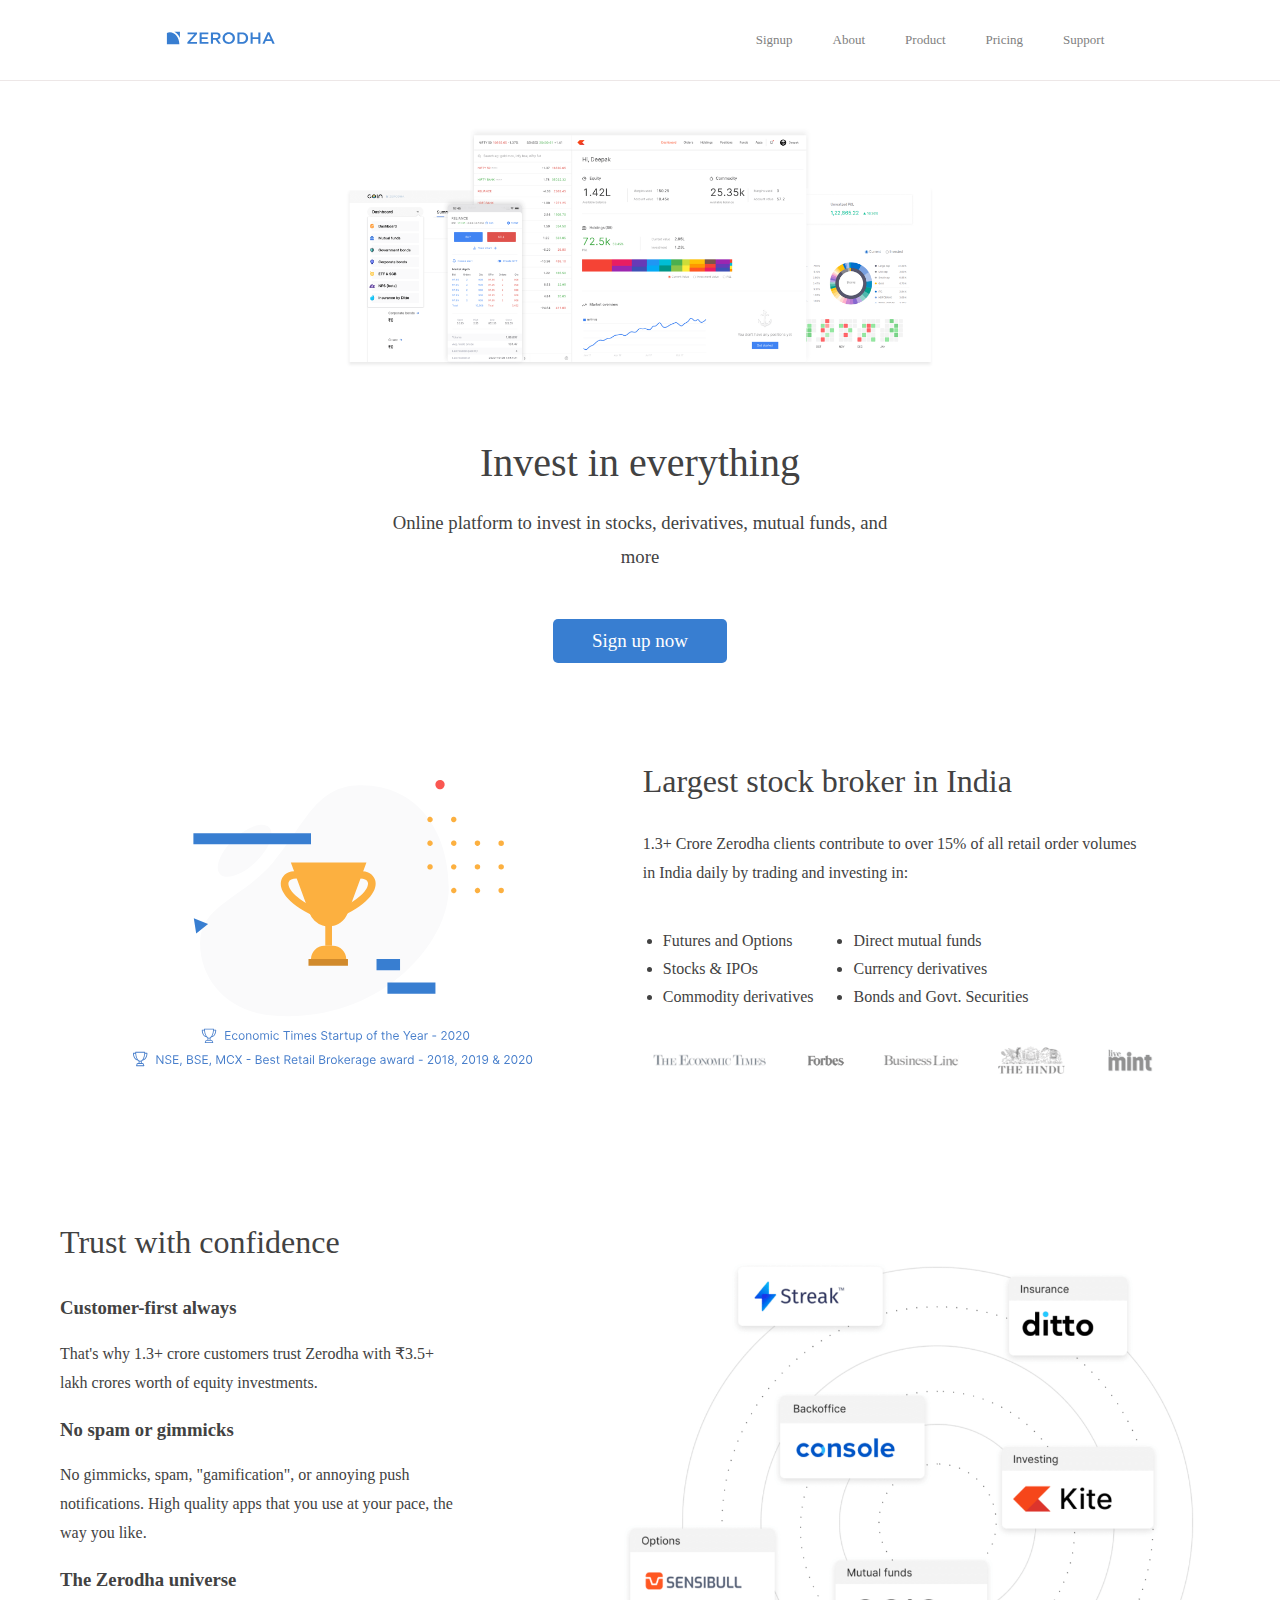
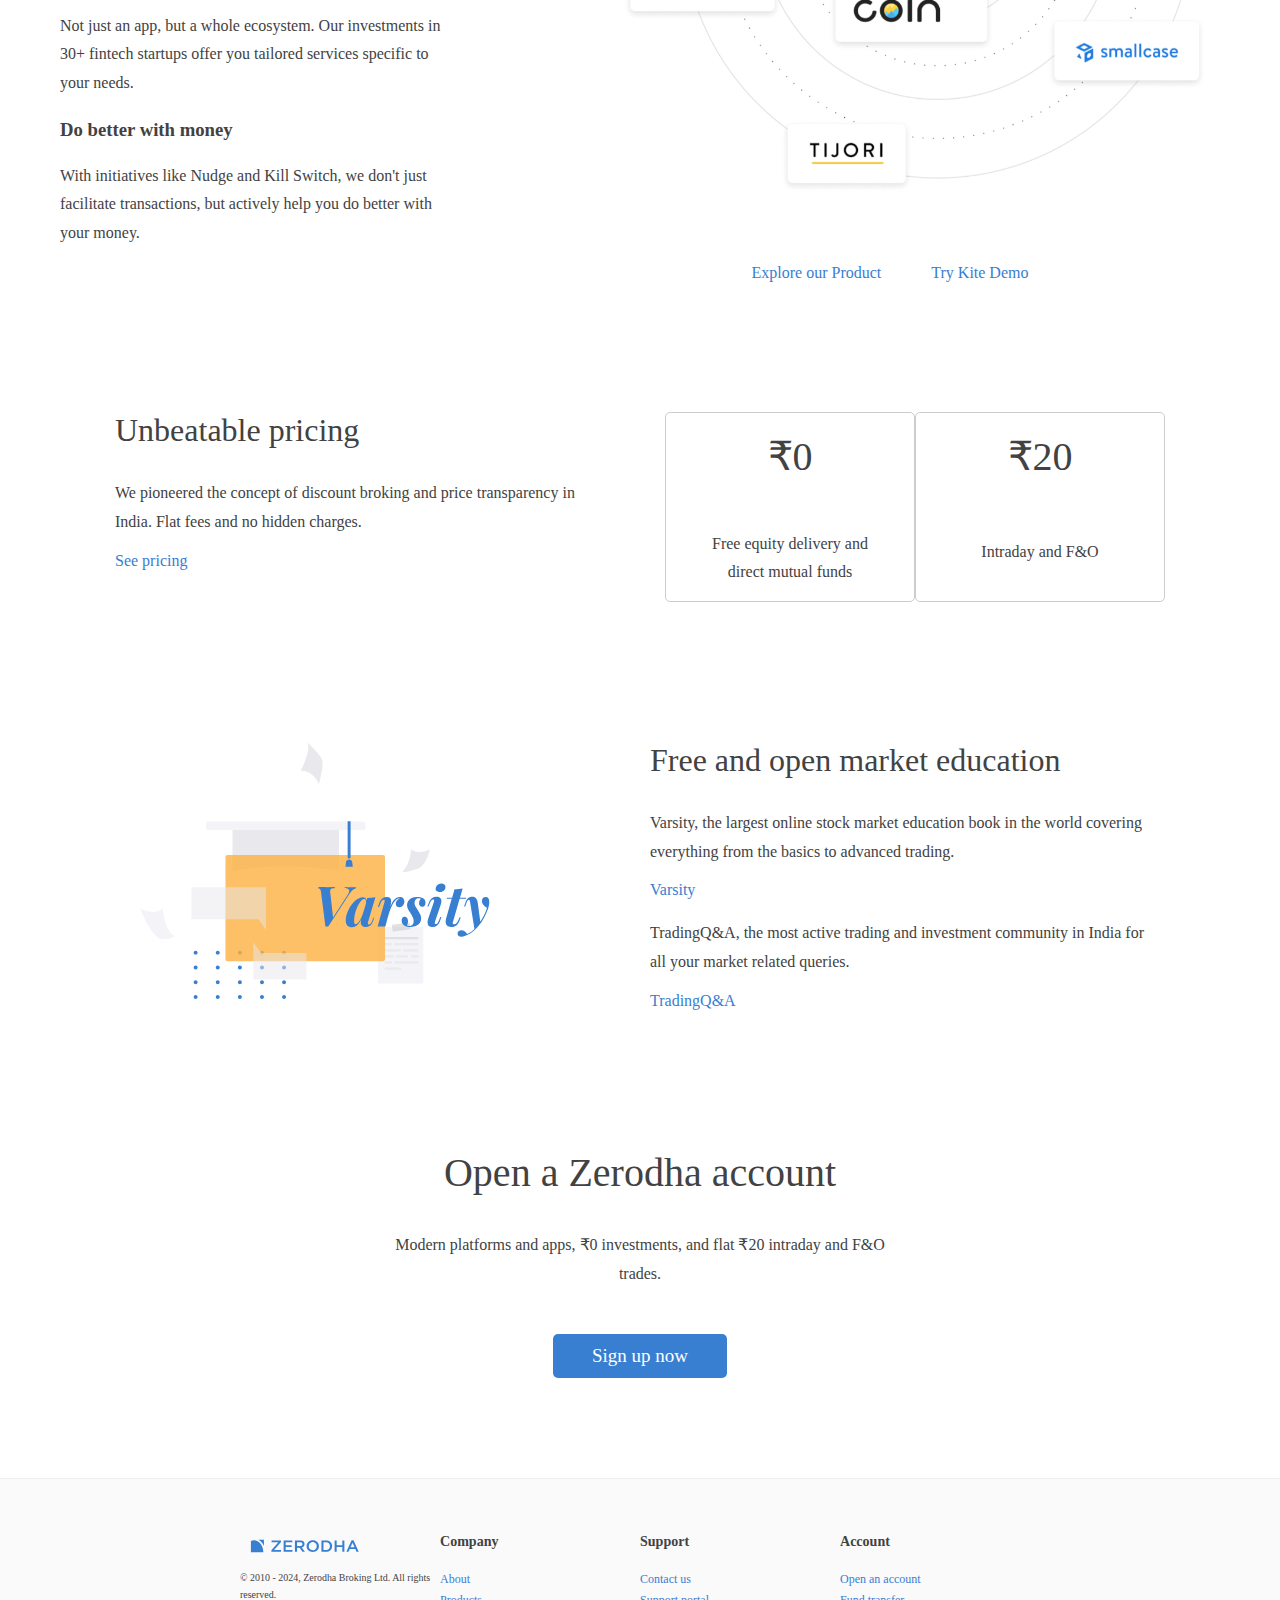
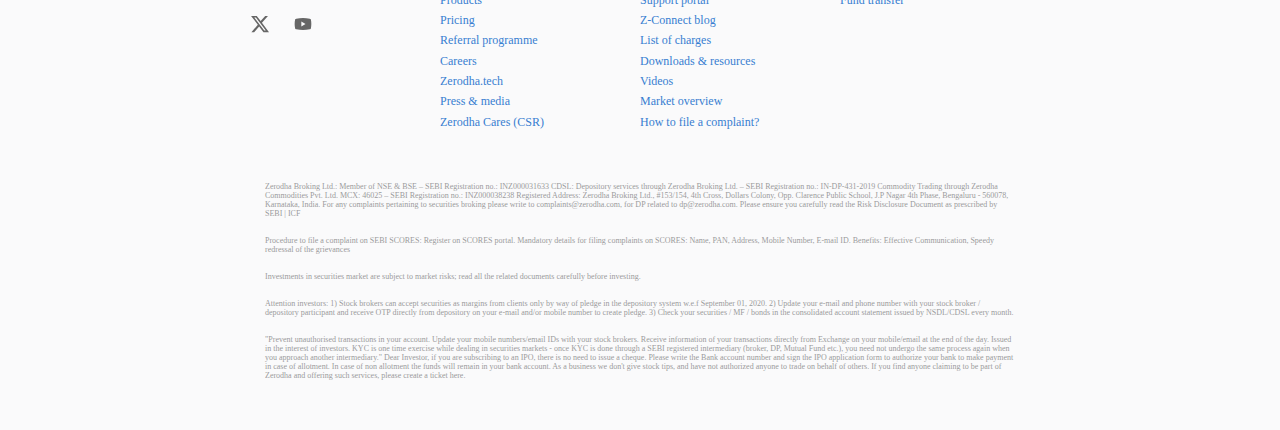
==== index.html @ bd9e03c9 "First commit" ====
<!DOCTYPE html>
<html lang="en">

<head>
    <meta charset="UTF-8">
    <meta name="viewport" content="width=device-width, initial-scale=1.0">
    <title>ZerodhaClone</title>
    <link rel="stylesheet type=" text/css" href="style.css">
</head>

<body>
    <div class="main">
        <nav class="navbar">
            <div class="container">
                <div class="logo">
                    <img src="/images/logo.svg">
                </div>
                <ul class="items">
                    <li class="item">Signup</li>
                    <li class="item">About</li>
                    <li class="item">Product</li>
                    <li class="item">Pricing</li>
                    <li class="item">Support</li>
                </ul>
            </div>
        </nav>

        <img class="mainimage" src="/images/landing.png">

        <div class="maincontent">
            <h1>Invest in everything</h1>
            <h3 class="online">Online platform to invest in stocks, derivatives, mutual funds, and more</h3>
            <button type="button">Sign up now</button>
        </div>

        <div class="secondcontainer">
            <img class="trophyimage" src="/images/largest-broker.svg">
            <div class="rightcontent">
                <h2>Largest stock broker in India</h2>
                <h4>1.3+ Crore Zerodha clients contribute to over 15% of all retail order volumes in India daily by
                    trading and investing in:</h4>
                <div class="featureshere">
                    <ol class="features1">
                        <li class="details">Futures and Options</li>
                        <li class="details">Stocks & IPOs</li>
                        <li class="details">Commodity derivatives</li>
                    </ol>
                    <ol class="features2">
                        <li class="details">Direct mutual funds</li>
                        <li class="details">Currency derivatives</li>
                        <li class="details">Bonds and Govt. Securities</li>
                    </ol>
                </div>
                <img class="awardimage" src="/images/press-logos.png">
            </div>
        </div>

        <div class="thirdcontainer">
            <div class="leftsidecontent">
                <h2>Trust with confidence</h2>
                <div class="cfa">
                    <h3>Customer-first always</h3>
                    <h4 class="gimmick">That's why 1.3+ crore customers trust Zerodha with ₹3.5+ lakh crores worth of
                        equity
                        investments.</h4>
                </div>
                <div class="cfa">
                    <h3>No spam or gimmicks</h3>
                    <h4 class="gimmick">No gimmicks, spam, "gamification", or annoying push notifications. High quality
                        apps that you
                        use at your pace, the way you like.</h4>
                </div>
                <div class="cfa">
                    <h3>The Zerodha universe</h3>
                    <h4 class="gimmick">Not just an app, but a whole ecosystem. Our investments in 30+ fintech startups
                        offer you
                        tailored services specific to your needs.</h4>
                </div>
                <div class="cfa">
                    <h3>Do better with money</h3>
                    <h4 class="gimmick">With initiatives like Nudge and Kill Switch, we don't just facilitate
                        transactions, but actively help you do better with your money.</h4>
                </div>
            </div>
            <div class="rightlinks">
                <img class="ecosystum" src="/images/ecosystem.png">
                <div class="anchorlinks">
                    <p><a>Explore our Product</a></p>
                    <p><a>Try Kite Demo</a></p>
                </div>
            </div>
        </div>

        <div class="fourthcontainer">
            <div class="unbeatable">
                <h2>Unbeatable pricing</h2>
                <h4>We pioneered the concept of discount broking and price transparency in India. Flat fees and no
                    hidden charges.
                </h4>
                <p>See pricing</p>
            </div>

            <div class="pricing">
                <h1 class="zerorupees">₹0</h1>
                <h4 class="freeequity">Free equity delivery and direct mutual funds</h4>
            </div>
            <div class="pricing">
                <h1 class="twentyrupees">₹20</h1>
                <h4 class="freeequity">Intraday and F&O</h4>
            </div>
        </div>

        <div class="fifthcontainer">
            <img class="varsity" src="/images/index-education.svg">

            <div class="varsityright">
                <h2>Free and open market education</h2>
                <h4>Varsity, the largest online stock market education book in the world covering everything from the
                    basics to advanced trading.</h4>
                <p class="varsity">Varsity</p>
                <h4>TradingQ&A, the most active trading and investment community in India for all your market related
                    queries.</h4>
                <p class="TradingQ">TradingQ&A</p>
            </div>
        </div>

        <div class="sixthcontainer">
            <h1>Open a Zerodha account</h1>
            <h4 class="Modern">Modern platforms and apps, ₹0 investments, and flat ₹20 intraday and F&O trades.</h4>
            <button type="button">Sign up now</button>
        </div>

        <div class="footer">
            <div class="finalfooter">
                <div class="footertop">
                    <div class="column">
                        <div class="info">
                            <img class="footerlogo" src="/images/logo.svg">
                            <h5 class="trademark">© 2010 - 2024, Zerodha Broking Ltd. All rights reserved.</h5>
                            <img class="twitter" src="/images/x-twitter.svg">
                            <img class="youtube" src="/images/youtube.svg">
                        </div>
                    </div>
                    <div class="column">
                        <h3>Company</h3>
                        <p class="footerelem">About</p>
                        <p class="footerelem">Products</p>
                        <p class="footerelem">Pricing</p>
                        <p class="footerelem">Referral programme</p>
                        <p class="footerelem">Careers</p>
                        <p class="footerelem">Zerodha.tech</p>
                        <p class="footerelem">Press & media</p>
                        <p class="footerelem">Zerodha Cares (CSR)</p>
                    </div>
                    <div class="column">
                        <h3>Support</h3>
                        <p class="footerelem">Contact us</p>
                        <p class="footerelem">Support portal</p>
                        <p class="footerelem">Z-Connect blog</p>
                        <p class="footerelem">List of charges
                        </p>
                        <p class="footerelem">Downloads & resources</p>
                        <p class="footerelem">Videos</p>
                        <p class="footerelem">Market overview</p>
                        <p class="footerelem">How to file a complaint?</p>
                    </div>
                    <div class="column">
                        <h3>Account</h3>
                        <p class="footerelem">Open an account</p>
                        <p class="footerelem">Fund transfer</p>
                    </div>
                </div>
            </div>

            <div class="footerbottom">
                <p class="informationfooter">Zerodha Broking Ltd.: Member of NSE​ &amp;​ BSE – SEBI Registration no.:
                    INZ000031633 CDSL:
                    Depository services through Zerodha Broking Ltd. – SEBI Registration no.: IN-DP-431-2019
                    Commodity Trading through Zerodha Commodities Pvt. Ltd. MCX: 46025 – SEBI Registration no.:
                    INZ000038238 Registered Address: Zerodha Broking Ltd., #153/154, 4th Cross, Dollars Colony, Opp.
                    Clarence Public School, J.P Nagar 4th Phase, Bengaluru - 560078, Karnataka, India. For any
                    complaints pertaining to securities broking please write to complaints@zerodha.com, for DP
                    related to dp@zerodha.com. Please ensure you carefully read the Risk Disclosure Document as
                    prescribed by SEBI | ICF</p>

                <br>

                <p class="informationfooter">
                    Procedure to file a complaint on SEBI SCORES: Register on SCORES portal. Mandatory details for
                    filing complaints on SCORES: Name, PAN, Address, Mobile Number, E-mail ID. Benefits: Effective
                    Communication, Speedy redressal of the grievances

                </p>

                <br>

                <p class="informationfooter">Investments in securities market are subject to market risks; read all the
                    related documents carefully before investing.</p>

                <br>

                <p class="informationfooter">Attention investors: 1) Stock brokers can accept securities as margins from
                    clients only by way of pledge in the depository system w.e.f September 01, 2020. 2) Update your
                    e-mail and phone number with your stock broker / depository participant and receive OTP directly
                    from depository on your e-mail and/or mobile number to create pledge. 3) Check your securities / MF
                    / bonds in the consolidated account statement issued by NSDL/CDSL every month.</p>

                <br>

                <p class="informationfooter">"Prevent unauthorised transactions in your account. Update your mobile
                    numbers/email IDs with your stock brokers. Receive information of your transactions directly from
                    Exchange on your mobile/email at the end of the day. Issued in the interest of investors. KYC is one
                    time exercise while dealing in securities markets - once KYC is done through a SEBI registered
                    intermediary (broker, DP, Mutual Fund etc.), you need not undergo the same process again when you
                    approach another intermediary." Dear Investor, if you are subscribing to an IPO, there is no need to
                    issue a cheque. Please write the Bank account number and sign the IPO application form to authorize
                    your bank to make payment in case of allotment. In case of non allotment the funds will remain in
                    your bank account. As a business we don't give stock tips, and have not authorized anyone to trade
                    on behalf of others. If you find anyone claiming to be part of Zerodha and offering such services,
                    please create a ticket here.</p>
            </div>

        </div>
    </div>
</body>

</html>
---- style.css ----
* {
    margin: 0;
    padding: 0;
    box-sizing: border-box;
    /* overflow: hidden; */
    font-family: Inter;
}

html,
body {
    width: 100%;
    height: 100%;
}

.main {
    height: 100%;
    width: 100%;
    display: flex;
    flex-direction: column;
    align-items: center;
}

.navbar {
    width: 100%;
    height: 9%;
    display: flex;
    justify-content: center;
    align-items: center;
    gap: 2rem;
    border-bottom: 1px solid #ede7e7;
    position: fixed;
    background-color: #fff;
}

.container {
    display: flex;
    align-items: center;
    justify-content: space-between;
}

img {
    width: 110px;
    margin: 10px;
}

ul {
    display: flex;
    align-items: center;
    padding-left: 450px;
    list-style: none;
}

.item {
    font-size: 13px;
    color: gray;
    padding: 20px;
}

.mainimage {
    width: 50%;
    padding-top: 100px;
}

.maincontent {
    display: flex;
    flex-direction: column;
    align-items: center;
    padding-top: 50px;
}

h1 {
    color: #424242;
    font-weight: 500;
    font-size: 2.5rem;
}

.online {
    color: #424242;
    font-weight: 400;
    padding-top: 20px;
    text-align: center;
}

button {
    width: 174px;
    height: 44px;
    font-size: 19px;
    color: #fff;
    background-color: #387ed1;
    border-style: none;
    border-radius: 5px;
    margin-top: 30px;
}

.secondcontainer {
    display: flex;
    justify-content: center;
    align-items: center;
    width: 60%;
    padding-top: 100px;
    padding-bottom: 100px;
}

.trophyimage {
    width: 400px;
}

.rightcontent {
    display: flex;
    flex-direction: column;
    justify-content: center;
    width: 80%;
    padding-left: 100px;
}

h2 {
    font-size: 2rem;
    font-weight: 500;
    color: #424242;
    display: block;
    padding-bottom: 30px;
    text-align: left;
}

h3 {
    width: 500px;
    line-height: 1.8;
    margin-bottom: 15px;
    color: #424242;
    font-weight: 550;
    display: block;
}

h4 {
    width: 500px;
    line-height: 1.8;
    margin-bottom: 15px;
    color: #424242;
    font-weight: 400;
    display: block;
}

.features1,
.features2 {
    display: flex;
    flex-direction: column;
    list-style: disc;
    justify-content: flex-start;
    padding: 20px;
    color: #424242;
    font-weight: 400;
}

.features1 {
    padding-left: 20px;
}

.awardimage {
    width: 500px;
}

.featureshere {
    display: flex;
    padding-bottom: 10px;
    /* padding: 20px; */
}

.details {
    margin-top: 10px;
}

.thirdcontainer {
    display: flex;
    justify-content: center;
    padding-top: 40px;
}

.leftsidecontent {
    margin-right: 50px;
}

.ecosystum {
    width: 590px;
    height: 580px;
    margin-bottom: 50px;
}

.gimmick {
    width: 400px;
}

.rightlinks {
    display: flex;
    flex-direction: column;
    justify-content: center;
    align-items: center;
}

.anchorlinks {
    display: flex;

}

p {
    color: #387ed1;
    text-decoration: none;
    font-weight: 500;
    margin-right: 50px;
}

.fourthcontainer {
    display: flex;
    margin-top: 130px;
}

.unbeatable {
    display: flex;
    flex-direction: column;
    margin-right: 50px;
}

.pricing {
    width: 250px;
    height: 190px;
    background-color: #fff;
    border: 1px solid #ccc;
    border-radius: 5px;
    display: flex;
    flex-direction: column;
    justify-content: center;
    align-items: center;
}

.freeequity {
    width: 190px;
    text-align: center;
    margin-top: 50px;
}

.zerorupees {
    margin-top: 20px;
    font-weight: 500;
}

.twentyrupees {
    margin-bottom: 8px;
}

.varsity {
    width: 400px;
    padding-right: 50px;
}

.fifthcontainer {
    display: flex;
    justify-content: center;
    align-items: center;
    margin-top: 130px;
}

.varsity {
    margin-bottom: 20px;
}

.varsityright {
    padding-left: 100px;
}

.sixthcontainer {
    margin-top: 130px;
    display: flex;
    flex-direction: column;
    align-items: center;
}

.Modern {
    text-align: center;
    margin-top: 35px;
    display: inline;
}

.footer {
    width: 100%;
    background-color: #fafafb;
    border-top: 1px solid #eee;
    color: #424242;
    margin-bottom: 10px;
    margin-top: 100px;
}

.twitter,
.youtube {
    width: 20px;
}

.trademark {
    font-weight: 400;
}

/* .footerlogo {
    padding-right: 20px;
} */

.footertop {
    display: flex;
    justify-content: center;
    width: 1000px;
}

.column{
    width: 20%;
    line-height: 1.7;
    font-weight: 300;
    font-size: 12px;
    /* padding-right: 10px; */
    padding-top: 50px;
}

.informationfooter{
    display: block;
    font-size: 8px;
    width: 800px;
    color: #9b9b9b;
    padding-left: 50px;
}

.footerbottom{
    display: flex;
    flex-direction: column;
    justify-content: center;
    align-items: center;
    margin-top: 50px;
    margin-bottom: 50px;
}

.finalfooter{
    display: flex;
    justify-content: center;
}
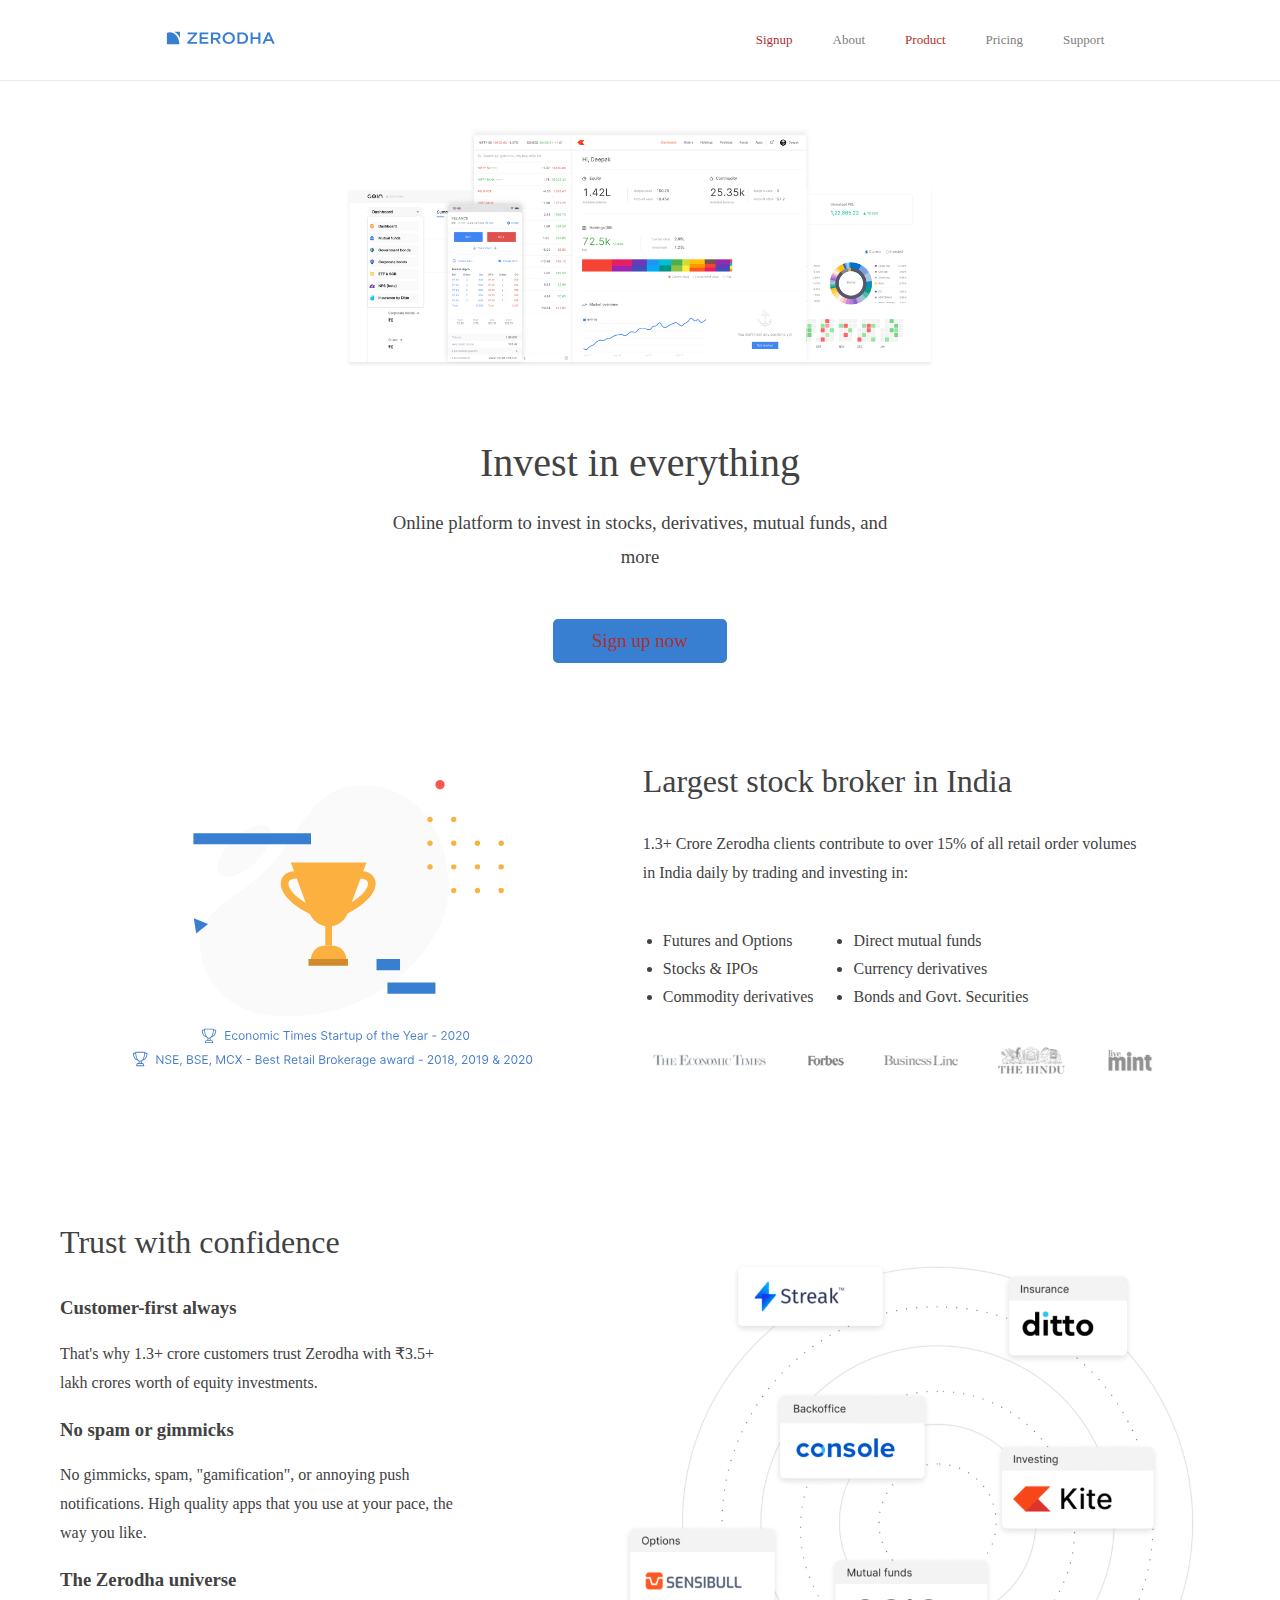
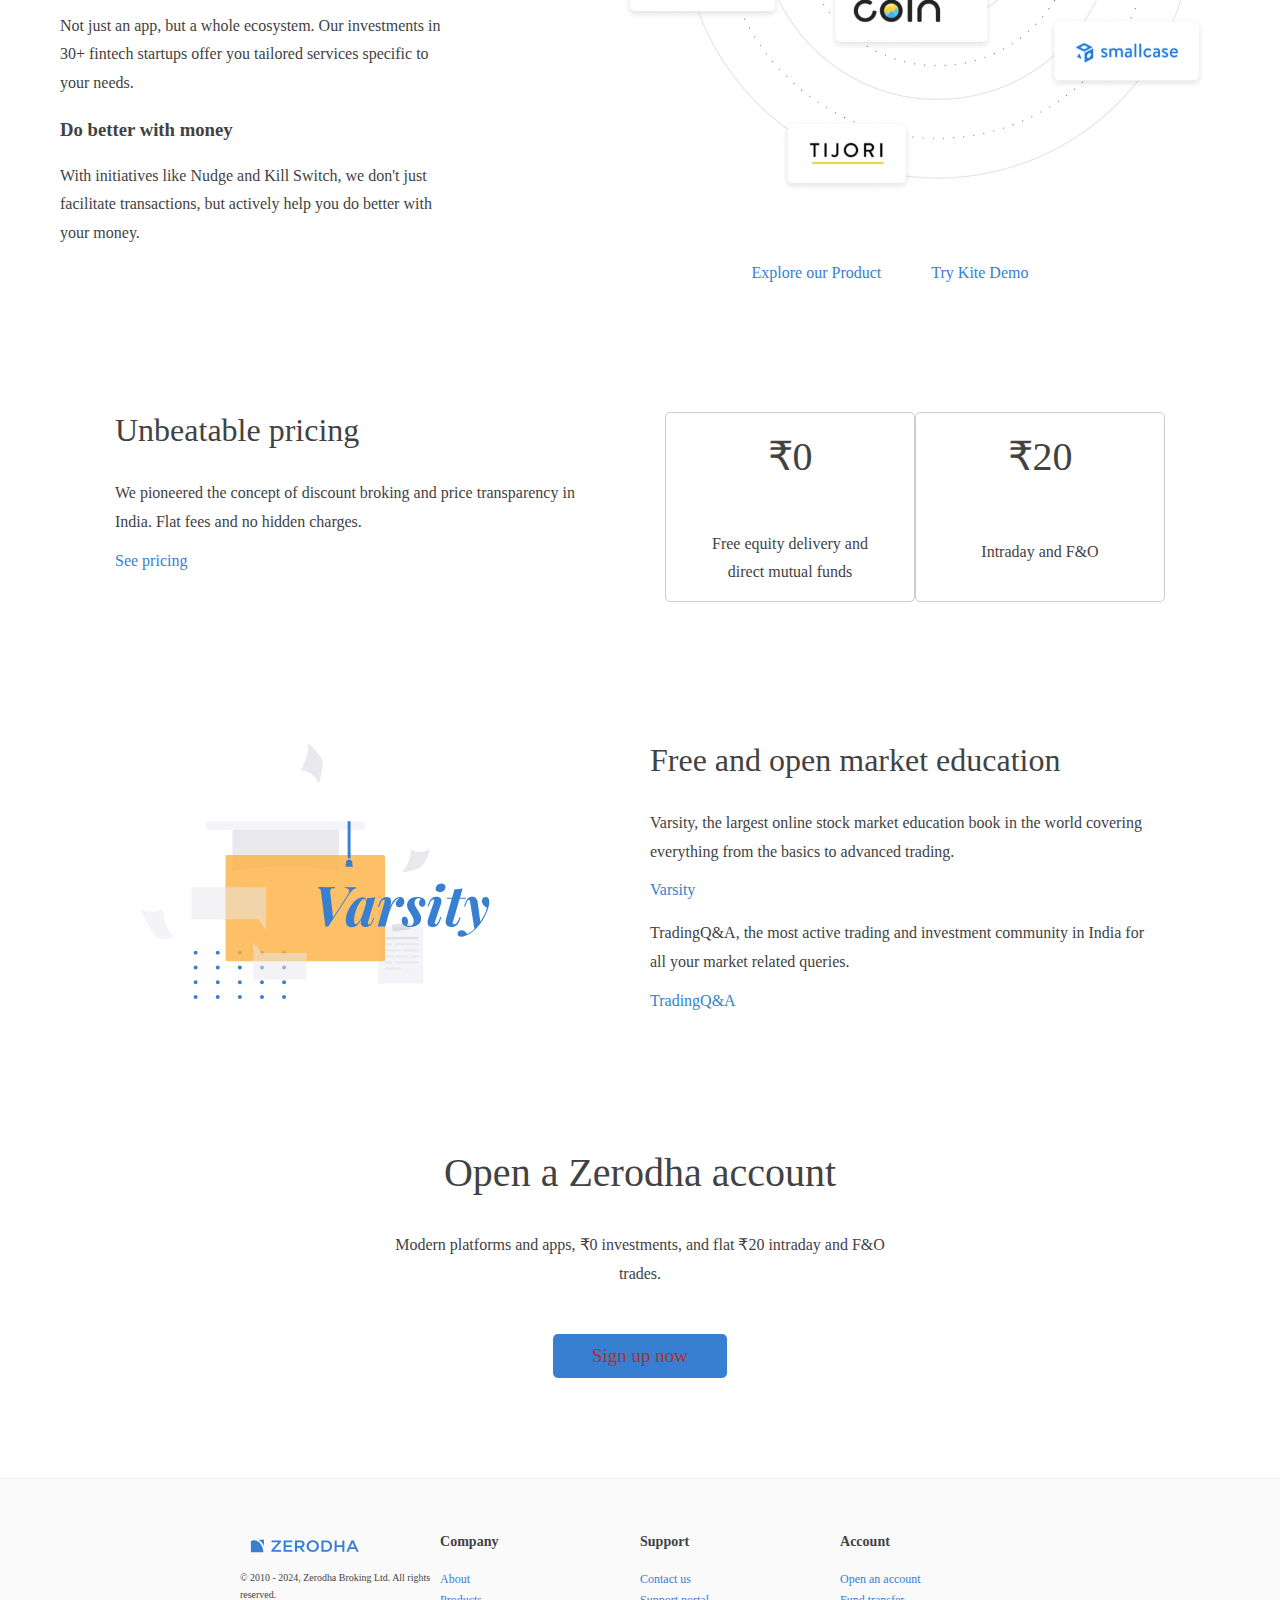
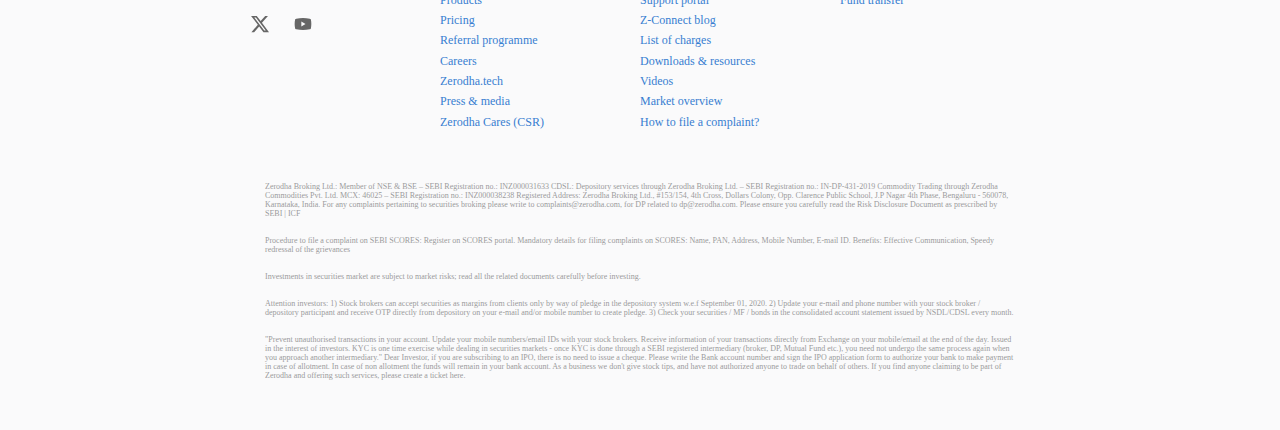
==== commit 466f373d: "Product Page added" ====
--- a/index.html
+++ b/index.html
@@ -13,12 +13,12 @@
         <nav class="navbar">
             <div class="container">
                 <div class="logo">
-                    <img src="/images/logo.svg">
+                    <a href="index.html"><img src="/images/logo.svg"></a>
                 </div>
                 <ul class="items">
-                    <li class="item">Signup</li>
+                    <li class="item"><a href="/signupPageTwo.html"> Signup </a></li>
                     <li class="item">About</li>
-                    <li class="item">Product</li>
+                    <li class="item"><a href="/product.html"> Product </a></li>
                     <li class="item">Pricing</li>
                     <li class="item">Support</li>
                 </ul>
@@ -30,7 +30,7 @@
         <div class="maincontent">
             <h1>Invest in everything</h1>
             <h3 class="online">Online platform to invest in stocks, derivatives, mutual funds, and more</h3>
-            <button type="button">Sign up now</button>
+            <button type="button"><a href="/signupPageOne.html"> Sign up now</a></button>
         </div>
 
         <div class="secondcontainer">
@@ -127,7 +127,7 @@
         <div class="sixthcontainer">
             <h1>Open a Zerodha account</h1>
             <h4 class="Modern">Modern platforms and apps, ₹0 investments, and flat ₹20 intraday and F&O trades.</h4>
-            <button type="button">Sign up now</button>
+            <button type="button"><a href="/signupPageOne.html"> Sign up now</a></button>
         </div>
 
         <div class="footer">
--- a/style.css
+++ b/style.css
@@ -92,6 +92,11 @@
     margin-top: 30px;
 }
 
+button:hover {
+    background-color: #1b3b63;
+    cursor: pointer;
+}
+
 .secondcontainer {
     display: flex;
     justify-content: center;
@@ -307,7 +312,7 @@
     width: 1000px;
 }
 
-.column{
+.column {
     width: 20%;
     line-height: 1.7;
     font-weight: 300;
@@ -316,7 +321,7 @@
     padding-top: 50px;
 }
 
-.informationfooter{
+.informationfooter {
     display: block;
     font-size: 8px;
     width: 800px;
@@ -324,7 +329,7 @@
     padding-left: 50px;
 }
 
-.footerbottom{
+.footerbottom {
     display: flex;
     flex-direction: column;
     justify-content: center;
@@ -333,7 +338,107 @@
     margin-bottom: 50px;
 }
 
-.finalfooter{
-    display: flex;
-    justify-content: center;
+.finalfooter {
+    display: flex;
+    justify-content: center;
+}
+
+a:link {
+    color: rgb(174, 48, 48);
+    background-color: transparent;
+    text-decoration: none;
+}
+
+a:visited {
+    color: rgb(136, 158, 157);
+    background-color: transparent;
+    text-decoration: none;
+}
+
+a:hover {
+    color: rgb(151, 110, 161);
+    background-color: transparent;
+    text-decoration: none;
+}
+
+a:active {
+    color: rgb(255, 255, 255);
+    background-color: transparent;
+    text-decoration: underline;
+}
+
+.maincontainer {
+    width: 100%;
+    height: 100%;
+}
+
+.signuppage {
+    display: flex;
+    width: 1000px;
+    margin-top: 50px;
+}
+
+
+.signupinfo {
+    display: flex;
+    flex-direction: column;
+}
+
+.inputbox {
+    display: flex;
+    width: 344px;
+}
+
+.smallboxes {
+    height: 50px;
+    width: 50px;
+    border: 1px solid #d1d1d1;
+    color: #9b9b9b;
+    font-size: 1em;
+    background-color: #fff;
+    border-radius: 2px;
+
+}
+
+.bigboxes {
+    height: 50px;
+    width: 300px;
+    /* border: 1px solid #ccc; */
+    font-size: 1.1em;
+    color: #9b9b9b;
+    background-color: #fff;
+    border: 1px solid #d1d1d1;
+    border-radius: 2px;
+}
+
+.kitecontainer,.consolecontainer,.coincontainer,.kiteconnectcontainer,.varsitycontainer{
+    display: flex;
+    margin-top: 120px;
+}
+
+.kitecontainerright,.coincontainerright,.varsitycontainerright{
+    margin-left:100px;
+    margin-top: 50px;
+}
+
+.trydemo{
+    display: flex;
+    margin-bottom: 15px;
+}
+
+.consolecontainerleft,.kiteconnectcontainerleft{
+    margin-top: 170px;
+    margin-right: 100px;
+}
+
+.zerodhauniverse{
+    display: flex;
+    flex-direction: column;
+    justify-content: center;
+    align-items: center;
+}
+
+hr{
+    border-color: #f1f1f1;
+    opacity: 20%;
 }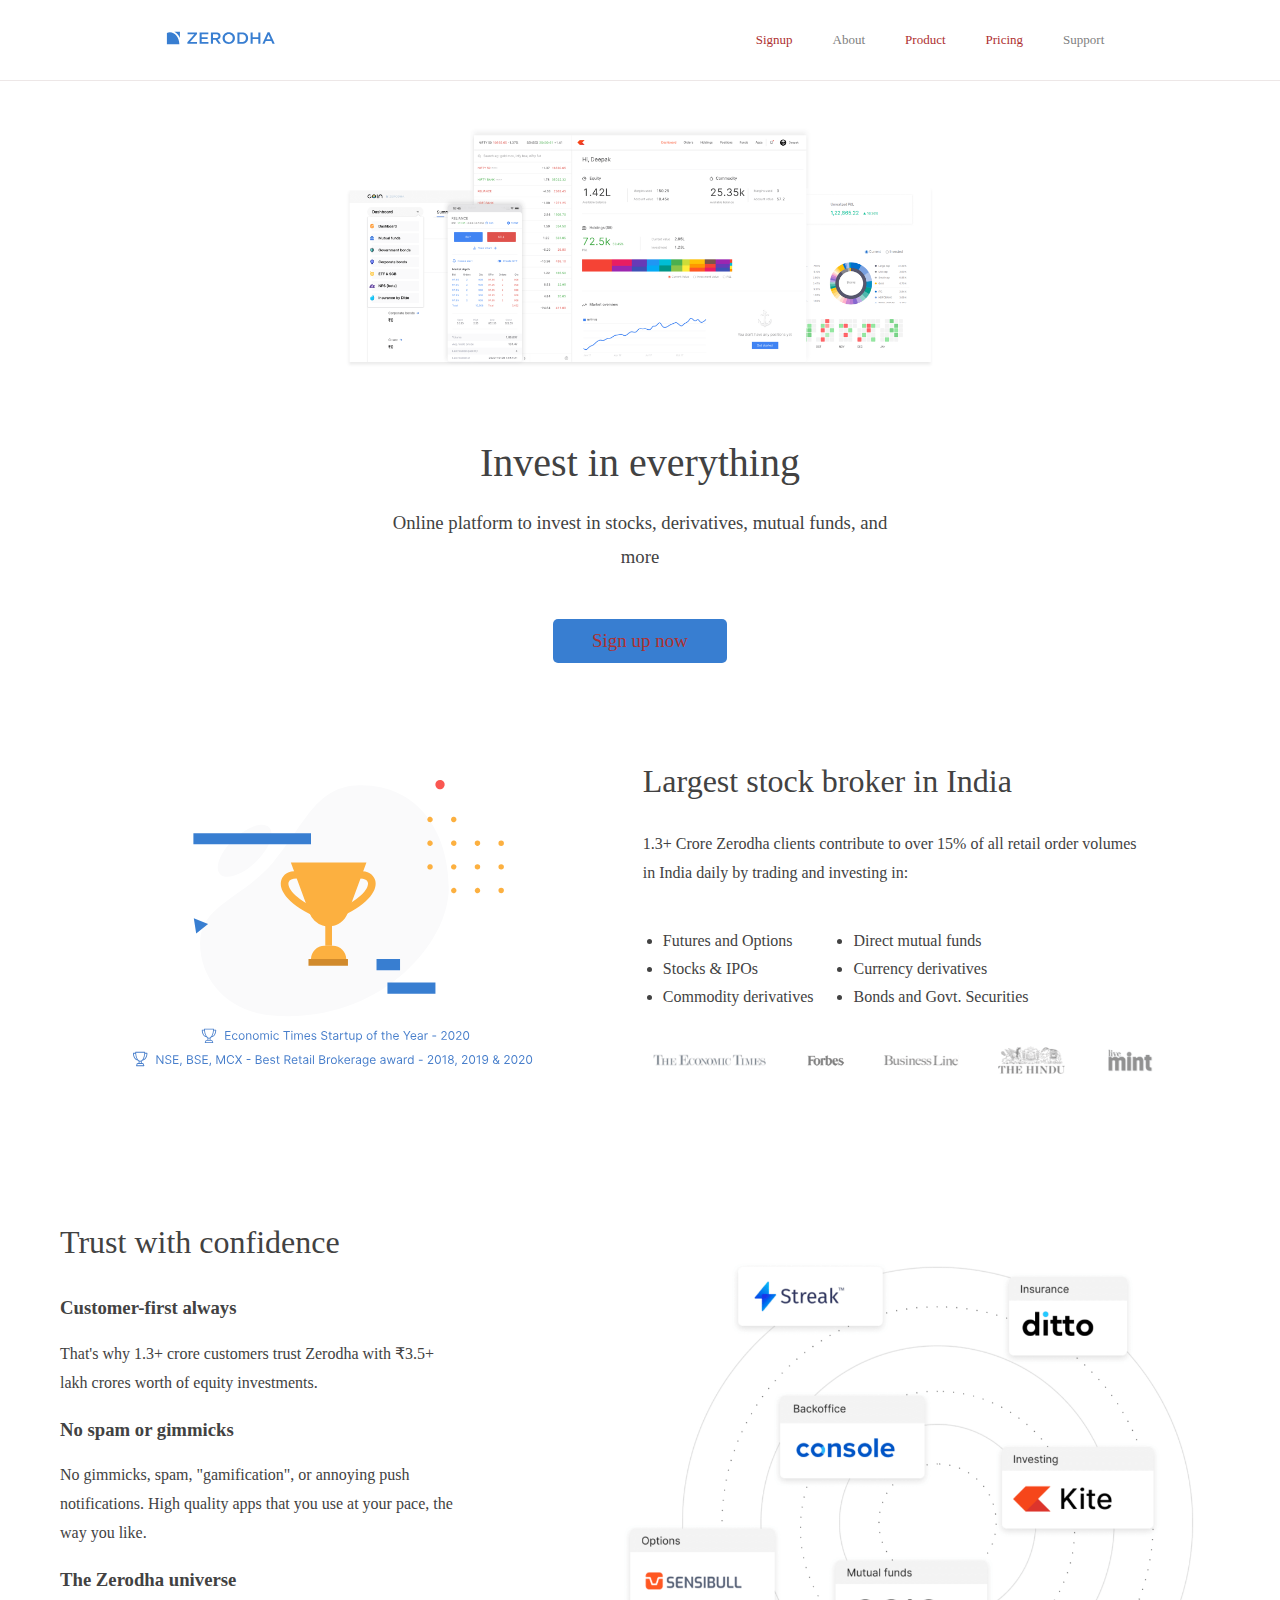
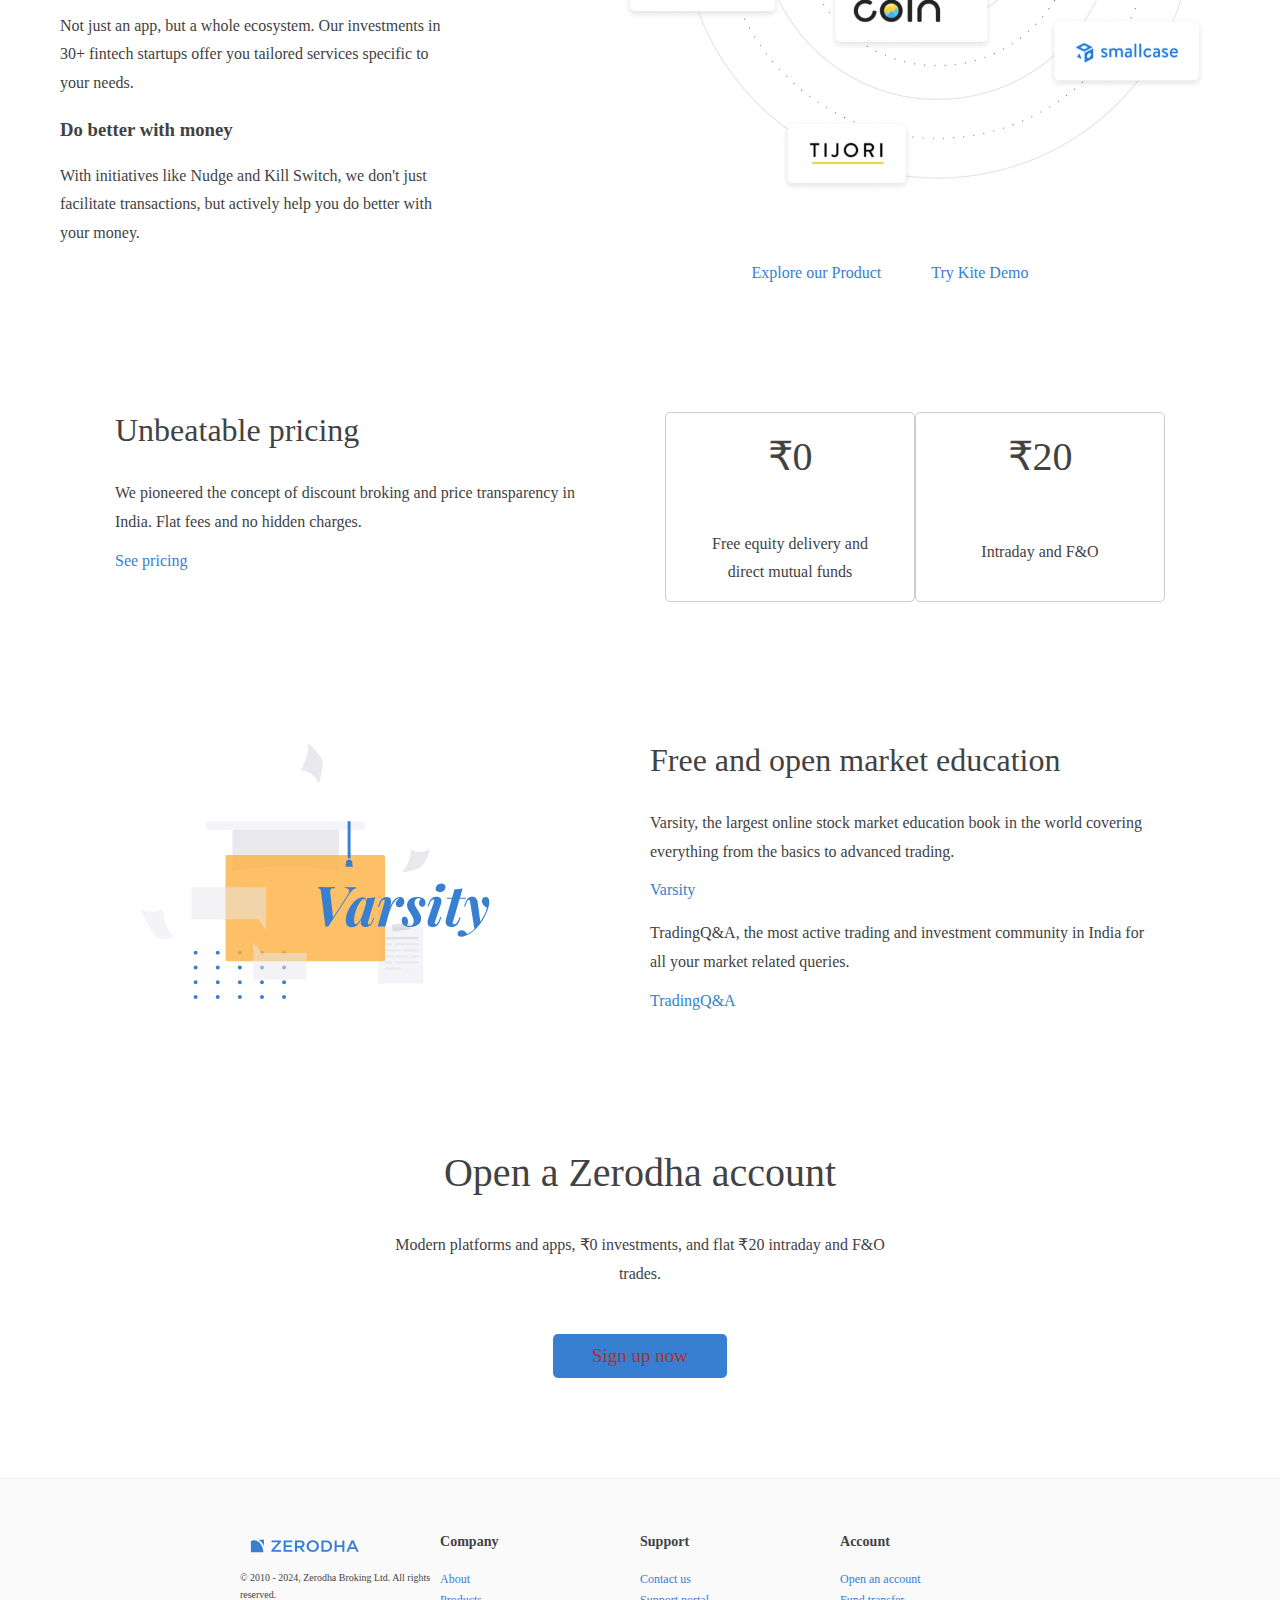
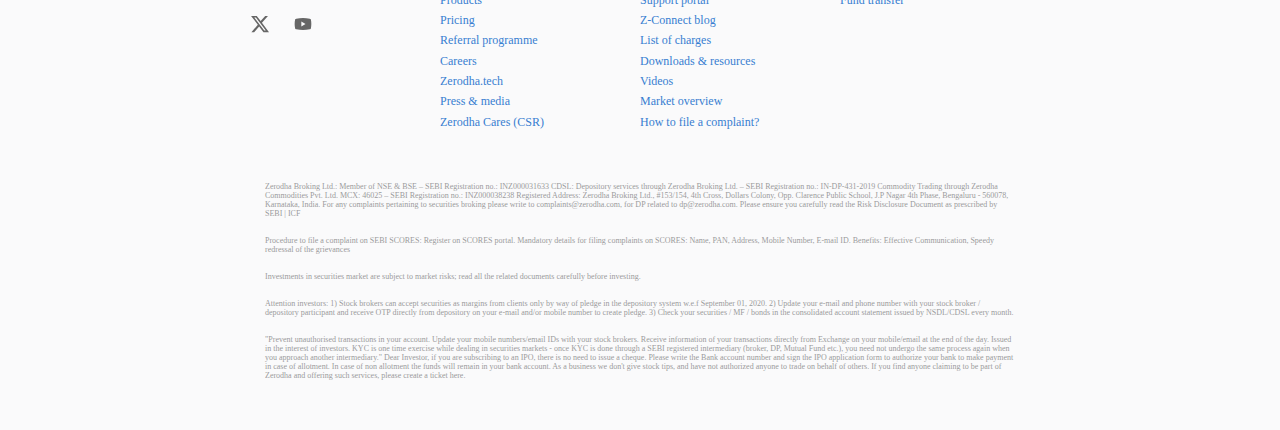
==== commit 3a651345: "Pricing Page added and Linked every Page" ====
--- a/index.html
+++ b/index.html
@@ -19,7 +19,7 @@
                     <li class="item"><a href="/signupPageTwo.html"> Signup </a></li>
                     <li class="item">About</li>
                     <li class="item"><a href="/product.html"> Product </a></li>
-                    <li class="item">Pricing</li>
+                    <li class="item"><a href="/pricing.html"> Pricing </a></li>
                     <li class="item">Support</li>
                 </ul>
             </div>
--- a/style.css
+++ b/style.css
@@ -441,4 +441,18 @@
 hr{
     border-color: #f1f1f1;
     opacity: 20%;
+}
+
+.mainrowzero{
+    display: flex;
+    margin-top: 100px;
+}
+
+.firstcolumn{
+    display: flex;
+    flex-direction: column;
+    /* justify-content: center; */
+    align-items: center;
+    margin-left: 30px;
+    margin-right: 30px;
 }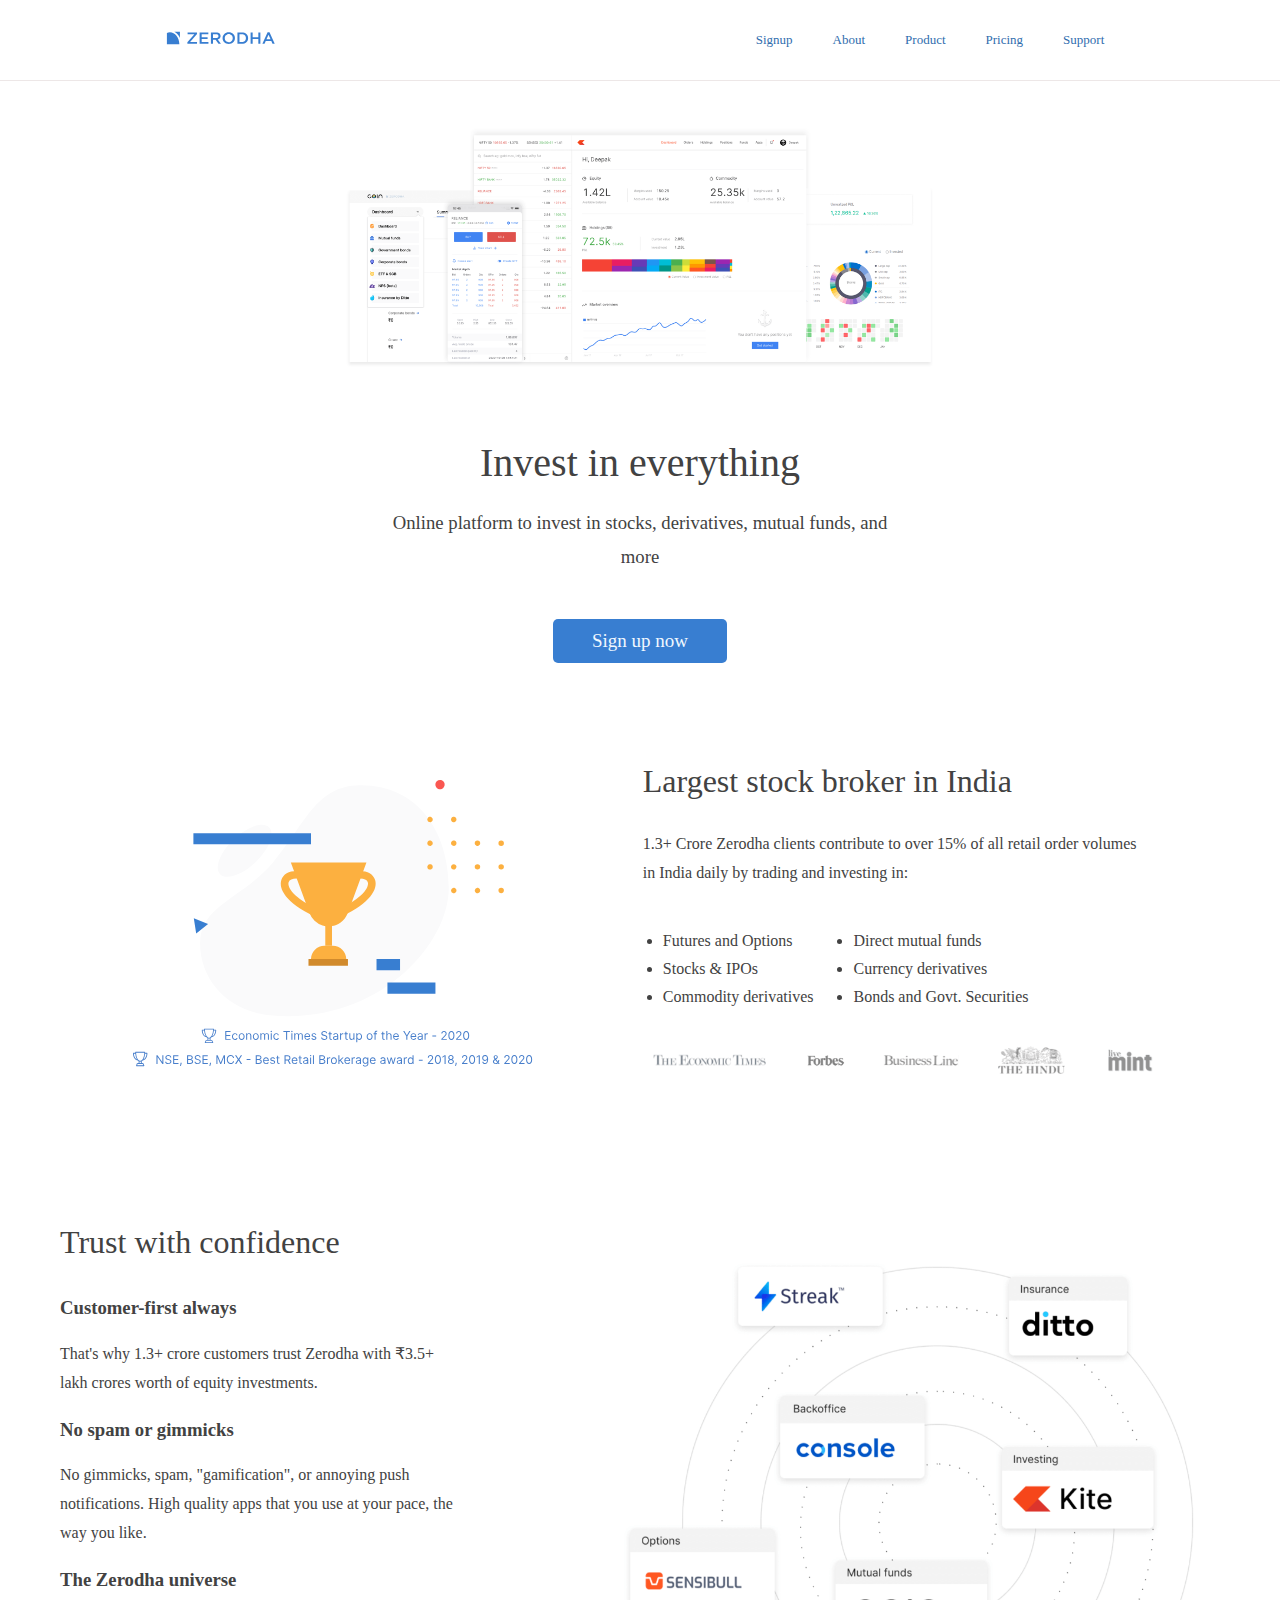
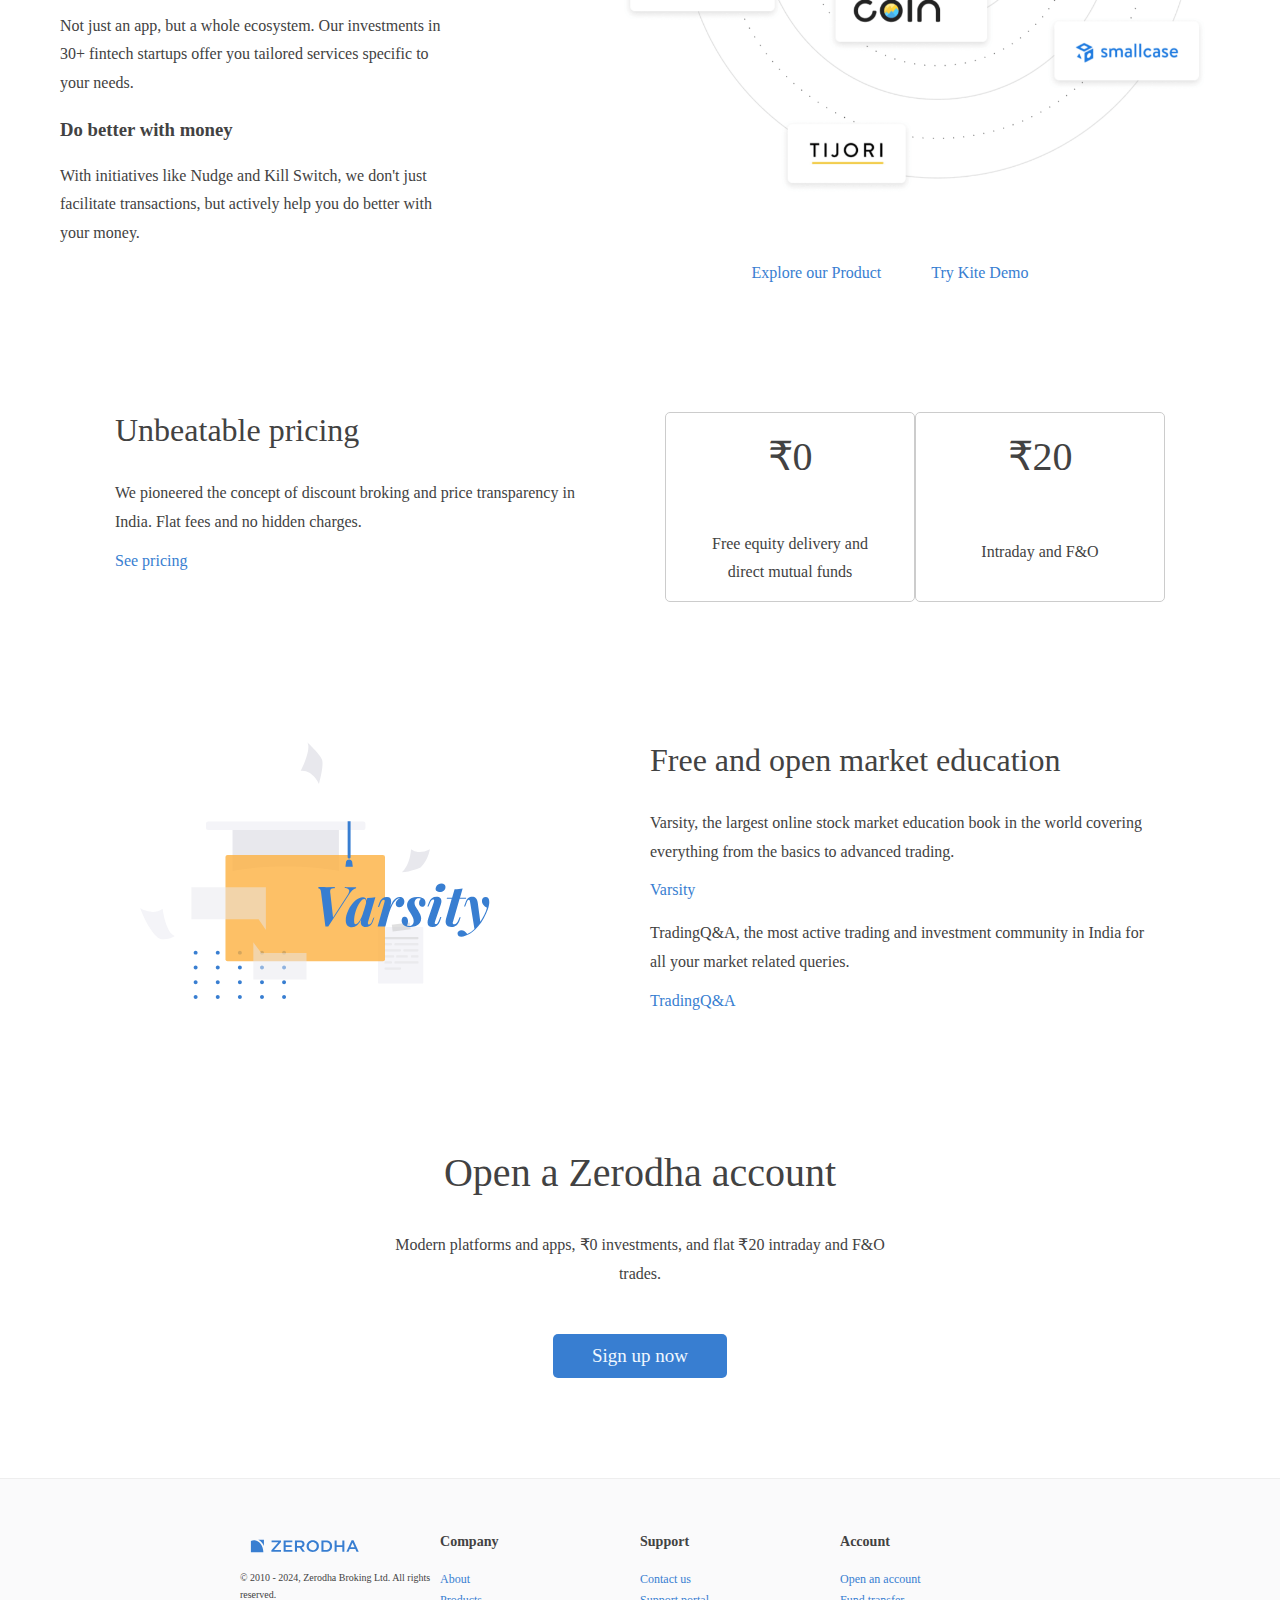
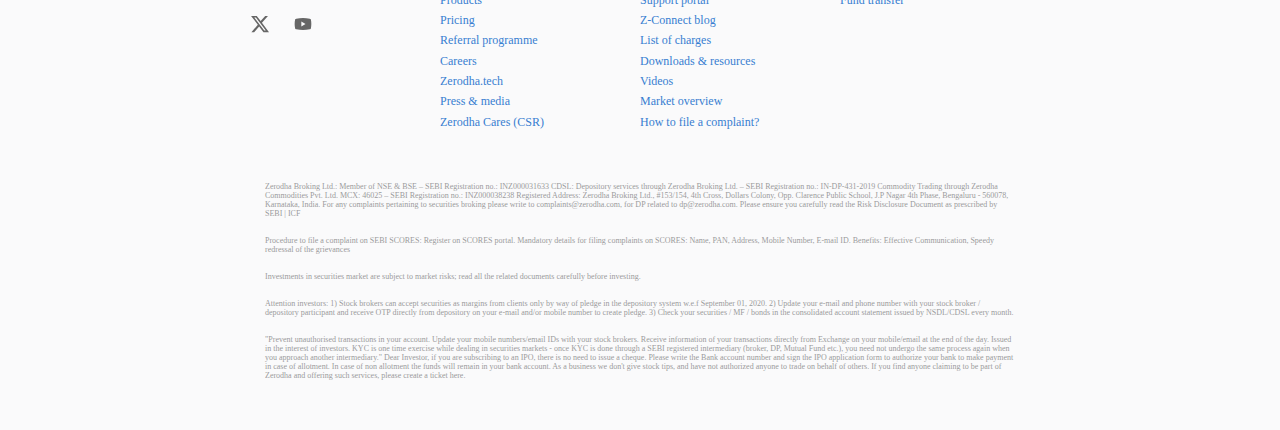
==== commit c808a269: "about page added" ====
--- a/index.html
+++ b/index.html
@@ -4,8 +4,9 @@
 <head>
     <meta charset="UTF-8">
     <meta name="viewport" content="width=device-width, initial-scale=1.0">
-    <title>ZerodhaClone</title>
+    <title>Zerodha - India's biggest stock broker offering the lowest, cheapest brokerage rates for futures and options, commodity trading, equity and mutual funds</title>
     <link rel="stylesheet type=" text/css" href="style.css">
+    <link rel="icon" type="image/png" href="/images/download.jpeg">
 </head>
 
 <body>
@@ -17,10 +18,10 @@
                 </div>
                 <ul class="items">
                     <li class="item"><a href="/signupPageTwo.html"> Signup </a></li>
-                    <li class="item">About</li>
+                    <li class="item"><a href="/about.html"> About </a></li>
                     <li class="item"><a href="/product.html"> Product </a></li>
                     <li class="item"><a href="/pricing.html"> Pricing </a></li>
-                    <li class="item">Support</li>
+                    <li class="item"><a href="/support.html"> Support </a></li>
                 </ul>
             </div>
         </nav>
@@ -30,7 +31,7 @@
         <div class="maincontent">
             <h1>Invest in everything</h1>
             <h3 class="online">Online platform to invest in stocks, derivatives, mutual funds, and more</h3>
-            <button type="button"><a href="/signupPageOne.html"> Sign up now</a></button>
+            <button type="button"><a style="color: aliceblue;" href="/signupPageOne.html"> Sign up now</a></button>
         </div>
 
         <div class="secondcontainer">
@@ -127,7 +128,7 @@
         <div class="sixthcontainer">
             <h1>Open a Zerodha account</h1>
             <h4 class="Modern">Modern platforms and apps, ₹0 investments, and flat ₹20 intraday and F&O trades.</h4>
-            <button type="button"><a href="/signupPageOne.html"> Sign up now</a></button>
+            <button type="button"><a  style="color: aliceblue;" href="/signupPageOne.html"> Sign up now</a></button>
         </div>
 
         <div class="footer">
--- a/style.css
+++ b/style.css
@@ -344,22 +344,17 @@
 }
 
 a:link {
-    color: rgb(174, 48, 48);
+    color: rgb(48, 109, 174);
     background-color: transparent;
     text-decoration: none;
 }
 
 a:visited {
-    color: rgb(136, 158, 157);
+    color: rgb(49, 143, 176);
     background-color: transparent;
     text-decoration: none;
 }
-
-a:hover {
-    color: rgb(151, 110, 161);
-    background-color: transparent;
-    text-decoration: none;
-}
+ 
 
 a:active {
     color: rgb(255, 255, 255);
@@ -455,4 +450,9 @@
     align-items: center;
     margin-left: 30px;
     margin-right: 30px;
+}
+
+.containerfirst{
+    display: flex;
+    padding-top: 80px;
 }